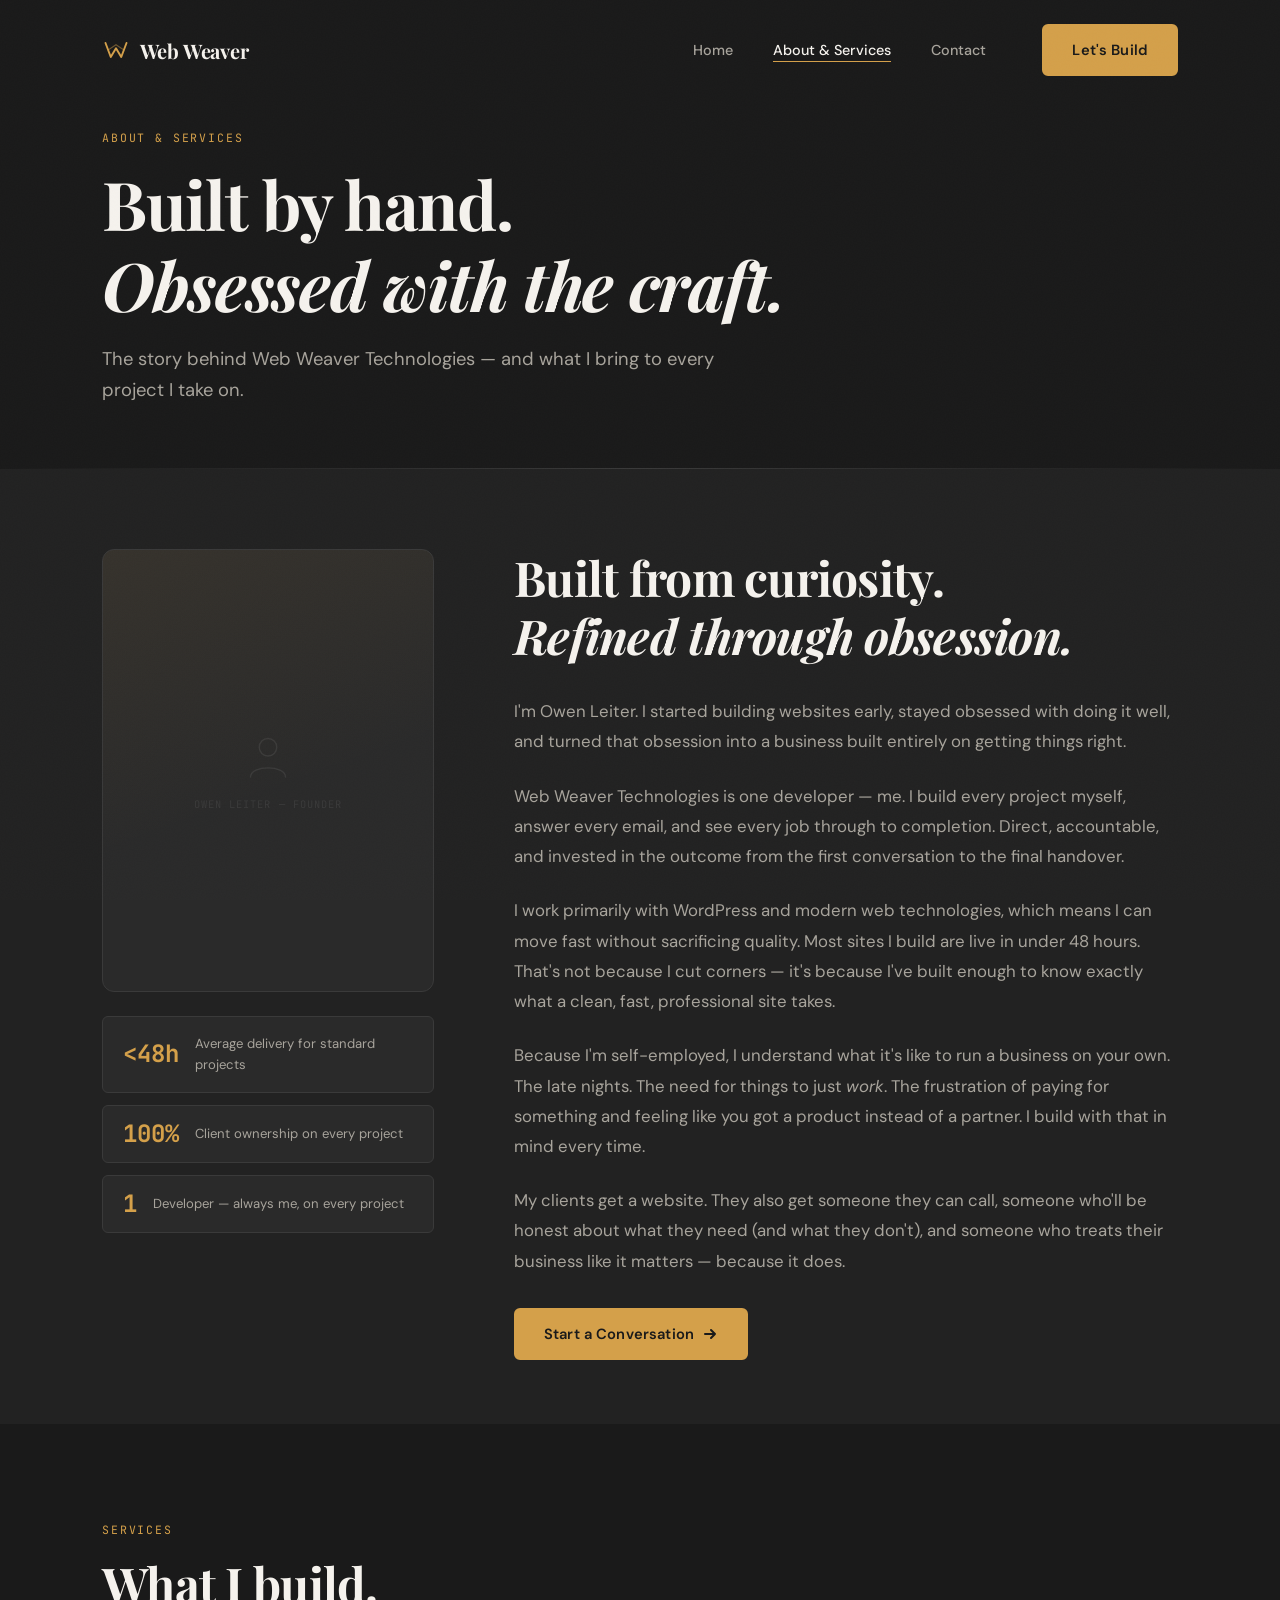
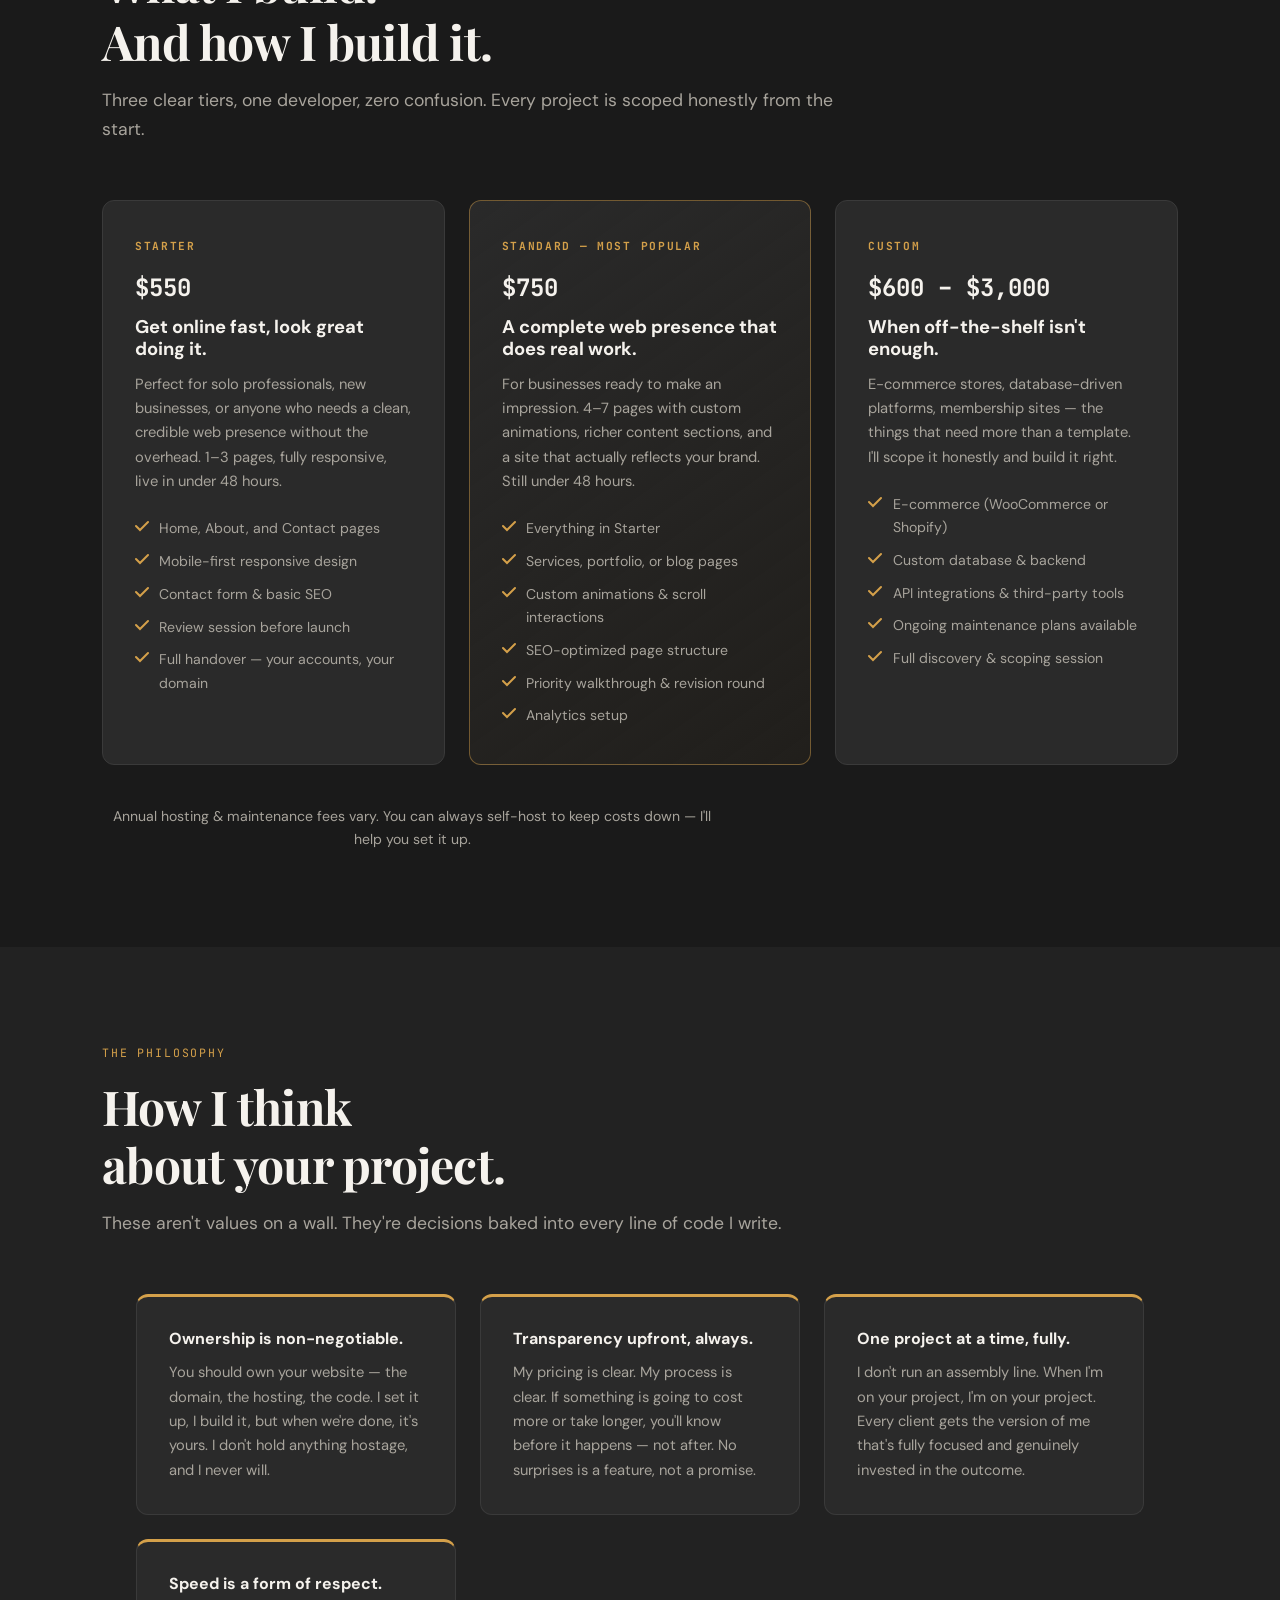
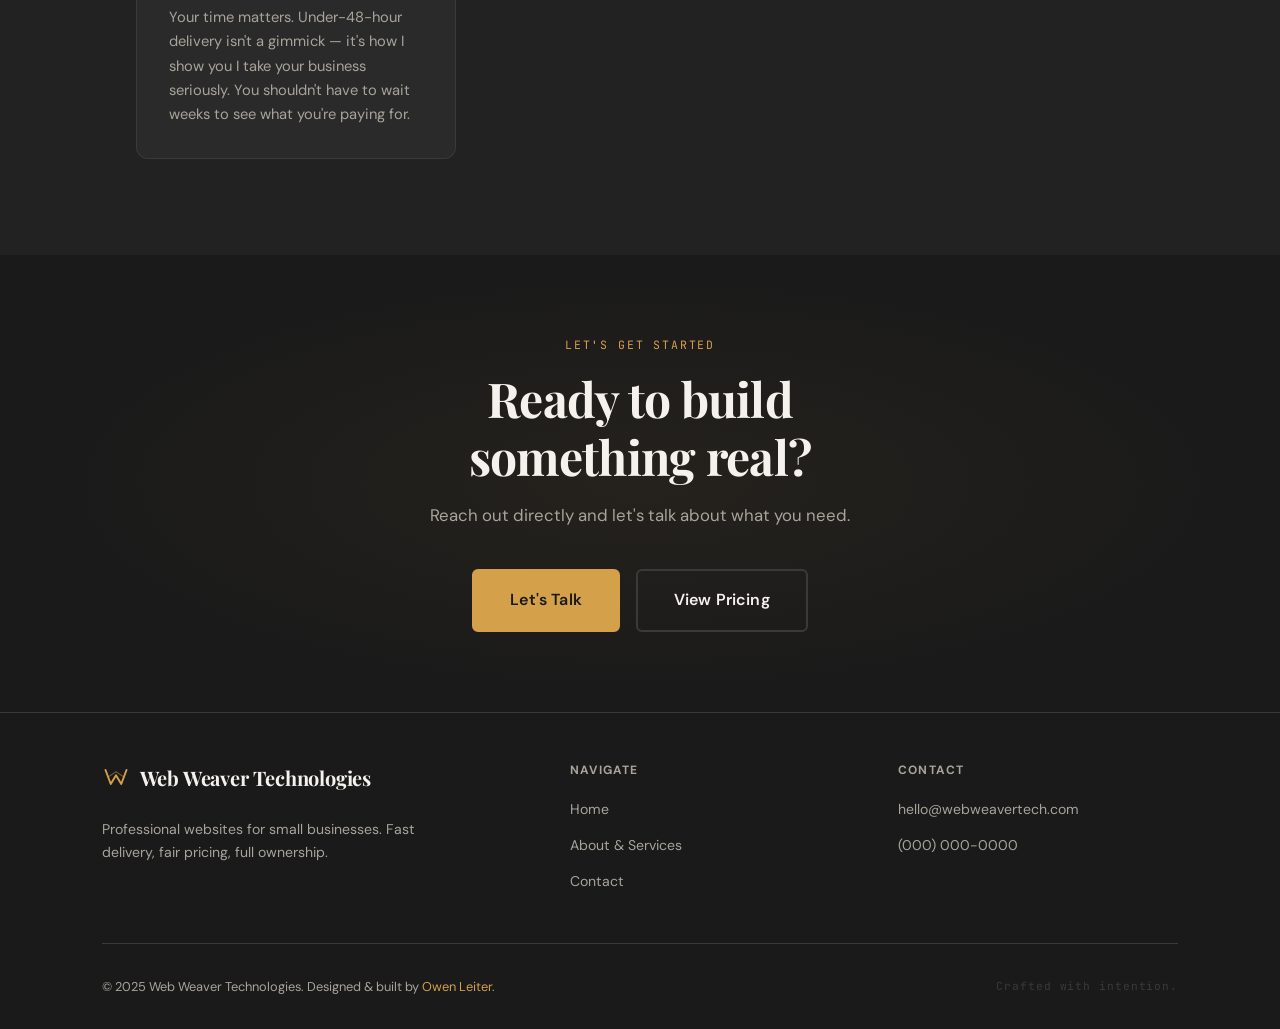
==== about.html @ 661040c4 "Initial commit — Web Weaver Technologies site" ====
<!DOCTYPE html>
<html lang="en">
<head>
  <meta charset="UTF-8" />
  <meta name="viewport" content="width=device-width, initial-scale=1.0" />
  <meta name="description" content="About Owen Leiter and Web Weaver Technologies — the story, the services, and the philosophy behind every project." />
  <title>About &amp; Services — Web Weaver Technologies</title>

  <link rel="preconnect" href="https://fonts.googleapis.com" />
  <link rel="preconnect" href="https://fonts.gstatic.com" crossorigin />
  <link href="https://fonts.googleapis.com/css2?family=Playfair+Display:ital,wght@0,600;0,700;1,600;1,700&family=DM+Sans:wght@400;500;600;700&family=JetBrains+Mono:wght@400;700&display=swap" rel="stylesheet" />

  <link rel="stylesheet" href="css/style.css" />
</head>
<body>

  <!-- ── NAVIGATION ─────────────────────────── -->
  <nav class="nav" role="navigation" aria-label="Main navigation">
    <div class="nav__inner">
      <a href="index.html" class="nav__logo">
        <div class="nav__logo-mark" aria-hidden="true">
          <svg viewBox="0 0 32 32" fill="none" xmlns="http://www.w3.org/2000/svg">
            <path d="M4 8 L10 24 L16 14 L22 24 L28 8" stroke="#d4a04a" stroke-width="2.2" stroke-linecap="round" stroke-linejoin="round"/>
            <path d="M7 16 L16 10 L25 16" stroke="#d4a04a" stroke-width="1.2" stroke-linecap="round" stroke-opacity="0.45"/>
          </svg>
        </div>
        Web Weaver
      </a>

      <ul class="nav__links" role="list">
        <li><a href="index.html" class="nav__link">Home</a></li>
        <li><a href="about.html" class="nav__link">About &amp; Services</a></li>
        <li><a href="contact.html" class="nav__link">Contact</a></li>
        <li class="nav__cta">
          <a href="contact.html" class="btn btn-primary">Let's Build</a>
        </li>
      </ul>

      <button class="nav__toggle" aria-label="Open menu" aria-expanded="false">
        <span></span><span></span><span></span>
      </button>
    </div>
  </nav>

  <!-- ── PAGE HERO ──────────────────────────── -->
  <header class="page-hero" aria-labelledby="page-heading">
    <div class="container">
      <div class="page-hero__inner">
        <span class="section-label">About &amp; Services</span>
        <h1 id="page-heading">Built by hand.<br><em>Obsessed with the craft.</em></h1>
        <p>The story behind Web Weaver Technologies — and what I bring to every project I take on.</p>
      </div>
    </div>
  </header>

  <!-- ── STORY ──────────────────────────────── -->
  <section class="story" aria-labelledby="story-heading" style="background:var(--bg-primary);padding:5rem 0 4rem;">
    <div class="container">
      <div class="story__inner" data-reveal>

        <!-- LEFT: Photo + stats -->
        <div class="story__sticky">
          <div class="story__photo">
            <div class="story__photo-inner">
              <svg viewBox="0 0 64 64" fill="none" xmlns="http://www.w3.org/2000/svg" stroke="currentColor" stroke-width="1.5" stroke-linecap="round">
                <circle cx="32" cy="22" r="10"/>
                <path d="M12,56 C12,42 52,42 52,56"/>
              </svg>
              <span class="story__photo-caption">Owen Leiter — Founder</span>
            </div>
          </div>

          <div class="story__stats">
            <div class="story__stat">
              <span class="story__stat-num">&lt;48h</span>
              <p class="story__stat-label">Average delivery for standard projects</p>
            </div>
            <div class="story__stat">
              <span class="story__stat-num">100%</span>
              <p class="story__stat-label">Client ownership on every project</p>
            </div>
            <div class="story__stat">
              <span class="story__stat-num">1</span>
              <p class="story__stat-label">Developer — always me, on every project</p>
            </div>
          </div>
        </div>

        <!-- RIGHT: Text -->
        <div class="story__text">
          <h2 id="story-heading">Built from curiosity.<br><em>Refined through obsession.</em></h2>

          <p>
            I'm Owen Leiter. I started building websites early, stayed obsessed with doing it well,
            and turned that obsession into a business built entirely on getting things right.
          </p>

          <p>
            Web Weaver Technologies is one developer — me. I build every project myself, answer
            every email, and see every job through to completion. Direct, accountable, and
            invested in the outcome from the first conversation to the final handover.
          </p>

          <p>
            I work primarily with WordPress and modern web technologies, which means I can move fast
            without sacrificing quality. Most sites I build are live in under 48 hours. That's not
            because I cut corners — it's because I've built enough to know exactly what a clean,
            fast, professional site takes.
          </p>

          <p>
            Because I'm self-employed, I understand what it's like to run a business on your own.
            The late nights. The need for things to just <em>work</em>. The frustration of paying for
            something and feeling like you got a product instead of a partner. I build with that in
            mind every time.
          </p>

          <p>
            My clients get a website. They also get someone they can call, someone who'll be honest
            about what they need (and what they don't), and someone who treats their business like
            it matters — because it does.
          </p>

          <a href="contact.html" class="btn btn-primary" style="margin-top:0.5rem;">
            Start a Conversation
            <svg width="16" height="16" viewBox="0 0 16 16" fill="none" stroke="currentColor" stroke-width="2" stroke-linecap="round" stroke-linejoin="round" aria-hidden="true"><path d="M3 8h10M9 4l4 4-4 4"/></svg>
          </a>
        </div>

      </div>
    </div>
  </section>

  <!-- ── SERVICES ───────────────────────────── -->
  <section class="services" id="services" aria-labelledby="services-heading">
    <div class="container">
      <div class="section-header" data-reveal>
        <span class="section-label">Services</span>
        <h2 id="services-heading">What I build.<br>And how I build it.</h2>
        <p>Three clear tiers, one developer, zero confusion. Every project is scoped honestly from the start.</p>
      </div>

      <div class="services__grid" data-reveal>

        <!-- Starter -->
        <div class="service-card" data-stagger>
          <div class="service-card__tier">Starter</div>
          <div class="service-card__price">$550</div>
          <h3>Get online fast, look great doing it.</h3>
          <p>
            Perfect for solo professionals, new businesses, or anyone who needs a clean, credible
            web presence without the overhead. 1–3 pages, fully responsive, live in under 48 hours.
          </p>
          <ul class="service-card__features">
            <li class="service-card__feature">
              <svg viewBox="0 0 14 14" fill="none" stroke="currentColor" stroke-width="2" stroke-linecap="round"><polyline points="1 7 5 11 13 3"/></svg>
              Home, About, and Contact pages
            </li>
            <li class="service-card__feature">
              <svg viewBox="0 0 14 14" fill="none" stroke="currentColor" stroke-width="2" stroke-linecap="round"><polyline points="1 7 5 11 13 3"/></svg>
              Mobile-first responsive design
            </li>
            <li class="service-card__feature">
              <svg viewBox="0 0 14 14" fill="none" stroke="currentColor" stroke-width="2" stroke-linecap="round"><polyline points="1 7 5 11 13 3"/></svg>
              Contact form &amp; basic SEO
            </li>
            <li class="service-card__feature">
              <svg viewBox="0 0 14 14" fill="none" stroke="currentColor" stroke-width="2" stroke-linecap="round"><polyline points="1 7 5 11 13 3"/></svg>
              Review session before launch
            </li>
            <li class="service-card__feature">
              <svg viewBox="0 0 14 14" fill="none" stroke="currentColor" stroke-width="2" stroke-linecap="round"><polyline points="1 7 5 11 13 3"/></svg>
              Full handover — your accounts, your domain
            </li>
          </ul>
        </div>

        <!-- Standard -->
        <div class="service-card service-card--featured" data-stagger>
          <div class="service-card__tier">Standard — Most Popular</div>
          <div class="service-card__price">$750</div>
          <h3>A complete web presence that does real work.</h3>
          <p>
            For businesses ready to make an impression. 4–7 pages with custom animations, richer
            content sections, and a site that actually reflects your brand. Still under 48 hours.
          </p>
          <ul class="service-card__features">
            <li class="service-card__feature">
              <svg viewBox="0 0 14 14" fill="none" stroke="currentColor" stroke-width="2" stroke-linecap="round"><polyline points="1 7 5 11 13 3"/></svg>
              Everything in Starter
            </li>
            <li class="service-card__feature">
              <svg viewBox="0 0 14 14" fill="none" stroke="currentColor" stroke-width="2" stroke-linecap="round"><polyline points="1 7 5 11 13 3"/></svg>
              Services, portfolio, or blog pages
            </li>
            <li class="service-card__feature">
              <svg viewBox="0 0 14 14" fill="none" stroke="currentColor" stroke-width="2" stroke-linecap="round"><polyline points="1 7 5 11 13 3"/></svg>
              Custom animations &amp; scroll interactions
            </li>
            <li class="service-card__feature">
              <svg viewBox="0 0 14 14" fill="none" stroke="currentColor" stroke-width="2" stroke-linecap="round"><polyline points="1 7 5 11 13 3"/></svg>
              SEO-optimized page structure
            </li>
            <li class="service-card__feature">
              <svg viewBox="0 0 14 14" fill="none" stroke="currentColor" stroke-width="2" stroke-linecap="round"><polyline points="1 7 5 11 13 3"/></svg>
              Priority walkthrough &amp; revision round
            </li>
            <li class="service-card__feature">
              <svg viewBox="0 0 14 14" fill="none" stroke="currentColor" stroke-width="2" stroke-linecap="round"><polyline points="1 7 5 11 13 3"/></svg>
              Analytics setup
            </li>
          </ul>
        </div>

        <!-- Custom -->
        <div class="service-card" data-stagger>
          <div class="service-card__tier">Custom</div>
          <div class="service-card__price">$600 – $3,000</div>
          <h3>When off-the-shelf isn't enough.</h3>
          <p>
            E-commerce stores, database-driven platforms, membership sites — the things that need
            more than a template. I'll scope it honestly and build it right.
          </p>
          <ul class="service-card__features">
            <li class="service-card__feature">
              <svg viewBox="0 0 14 14" fill="none" stroke="currentColor" stroke-width="2" stroke-linecap="round"><polyline points="1 7 5 11 13 3"/></svg>
              E-commerce (WooCommerce or Shopify)
            </li>
            <li class="service-card__feature">
              <svg viewBox="0 0 14 14" fill="none" stroke="currentColor" stroke-width="2" stroke-linecap="round"><polyline points="1 7 5 11 13 3"/></svg>
              Custom database &amp; backend
            </li>
            <li class="service-card__feature">
              <svg viewBox="0 0 14 14" fill="none" stroke="currentColor" stroke-width="2" stroke-linecap="round"><polyline points="1 7 5 11 13 3"/></svg>
              API integrations &amp; third-party tools
            </li>
            <li class="service-card__feature">
              <svg viewBox="0 0 14 14" fill="none" stroke="currentColor" stroke-width="2" stroke-linecap="round"><polyline points="1 7 5 11 13 3"/></svg>
              Ongoing maintenance plans available
            </li>
            <li class="service-card__feature">
              <svg viewBox="0 0 14 14" fill="none" stroke="currentColor" stroke-width="2" stroke-linecap="round"><polyline points="1 7 5 11 13 3"/></svg>
              Full discovery &amp; scoping session
            </li>
          </ul>
        </div>

      </div>

      <p style="text-align:center;font-size:0.88rem;color:var(--text-secondary);margin-top:2.5rem;">
        Annual hosting &amp; maintenance fees vary. You can always self-host to keep costs down —
        I'll help you set it up.
      </p>
    </div>
  </section>

  <!-- ── PHILOSOPHY ─────────────────────────── -->
  <section class="philosophy" aria-labelledby="philosophy-heading">
    <div class="container">
      <div class="section-header" data-reveal>
        <span class="section-label">The Philosophy</span>
        <h2 id="philosophy-heading">How I think<br>about your project.</h2>
        <p>These aren't values on a wall. They're decisions baked into every line of code I write.</p>
      </div>

      <div class="philosophy__grid" data-reveal>
        <div class="philosophy-card" data-stagger>
          <h3>Ownership is non-negotiable.</h3>
          <p>
            You should own your website — the domain, the hosting, the code. I set it up, I build it,
            but when we're done, it's yours. I don't hold anything hostage, and I never will.
          </p>
        </div>

        <div class="philosophy-card" data-stagger>
          <h3>Transparency upfront, always.</h3>
          <p>
            My pricing is clear. My process is clear. If something is going to cost more or take longer,
            you'll know before it happens — not after. No surprises is a feature, not a promise.
          </p>
        </div>

        <div class="philosophy-card" data-stagger>
          <h3>One project at a time, fully.</h3>
          <p>
            I don't run an assembly line. When I'm on your project, I'm on your project. Every client
            gets the version of me that's fully focused and genuinely invested in the outcome.
          </p>
        </div>

        <div class="philosophy-card" data-stagger>
          <h3>Speed is a form of respect.</h3>
          <p>
            Your time matters. Under-48-hour delivery isn't a gimmick — it's how I show you I take
            your business seriously. You shouldn't have to wait weeks to see what you're paying for.
          </p>
        </div>
      </div>
    </div>
  </section>

  <!-- ── CTA BAND ───────────────────────────── -->
  <section class="cta-band" aria-labelledby="about-cta-heading">
    <div class="container cta-band__inner" data-reveal>
      <span class="section-label" style="display:block;text-align:center;">Let's get started</span>
      <h2 id="about-cta-heading">Ready to build<br>something real?</h2>
      <p>Reach out directly and let's talk about what you need.</p>
      <div class="cta-band__actions">
        <a href="contact.html" class="btn btn-primary btn-lg">Let's Talk</a>
        <a href="index.html#pricing" class="btn btn-ghost btn-lg">View Pricing</a>
      </div>
    </div>
  </section>

  <!-- ── FOOTER ─────────────────────────────── -->
  <footer class="footer" role="contentinfo">
    <div class="container">
      <div class="footer__inner">
        <div class="footer__brand">
          <a href="index.html" class="nav__logo" style="margin-bottom:0.75rem;display:inline-flex;">
            <div class="nav__logo-mark" aria-hidden="true">
              <svg viewBox="0 0 32 32" fill="none" xmlns="http://www.w3.org/2000/svg">
                <path d="M4 8 L10 24 L16 14 L22 24 L28 8" stroke="#d4a04a" stroke-width="2.2" stroke-linecap="round" stroke-linejoin="round"/>
                <path d="M7 16 L16 10 L25 16" stroke="#d4a04a" stroke-width="1.2" stroke-linecap="round" stroke-opacity="0.45"/>
              </svg>
            </div>
            Web Weaver Technologies
          </a>
          <p>Professional websites for small businesses. Fast delivery, fair pricing, full ownership.</p>
        </div>

        <div>
          <p class="footer__heading">Navigate</p>
          <ul class="footer__links" role="list">
            <li><a href="index.html" class="footer__link">Home</a></li>
            <li><a href="about.html" class="footer__link">About &amp; Services</a></li>
            <li><a href="contact.html" class="footer__link">Contact</a></li>
          </ul>
        </div>

        <div>
          <p class="footer__heading">Contact</p>
          <ul class="footer__links" role="list">
            <li><a href="mailto:hello@webweavertech.com" class="footer__link">hello@webweavertech.com</a></li>
            <li><a href="tel:+10000000000" class="footer__link">(000) 000-0000</a></li>
          </ul>
        </div>
      </div>

      <div class="footer__bottom">
        <p class="footer__copy">&copy; 2025 Web Weaver Technologies. Designed &amp; built by <a href="about.html">Owen Leiter</a>.</p>
        <span class="footer__tagline">Crafted with intention.</span>
      </div>
    </div>
  </footer>

  <script src="js/main.js"></script>
</body>
</html>
---- css/style.css ----
/* =============================================
   WEB WEAVER TECHNOLOGIES — MAIN STYLESHEET
   ============================================= */

/* 1. VARIABLES & RESET
   ============================================= */
:root {
  --bg-primary:    #222222;
  --bg-secondary:  #1a1a1a;
  --bg-surface:    #2a2a2a;
  --accent:        #d4a04a;
  --accent-light:  #e8b84a;
  --accent-glow:        rgba(232, 184, 74, 0.18);
  --accent-glow-strong: rgba(212, 160, 74, 0.32);
  --text-primary:  #f5f2ed;
  --text-secondary:#a8a49c;
  --border:        #3a3a3a;
  --border-accent: rgba(212, 160, 74, 0.45);

  --font-display: 'Playfair Display', Georgia, serif;
  --font-body:    'DM Sans', system-ui, sans-serif;
  --font-mono:    'JetBrains Mono', 'Courier New', monospace;

  --ease-out: cubic-bezier(0.16, 1, 0.3, 1);
  --ease-in-out: cubic-bezier(0.4, 0, 0.2, 1);
  --dur-reveal: 650ms;
  --dur-hover:  280ms;

  --shadow-card:       0 4px 28px rgba(0,0,0,0.45);
  --shadow-card-hover: 0 8px 48px rgba(0,0,0,0.55);
  --shadow-glow:       0 0 24px var(--accent-glow);
  --shadow-glow-strong:0 0 48px var(--accent-glow-strong);

  --radius-sm: 6px;
  --radius-md: 12px;
  --container: 1140px;
}

*, *::before, *::after { box-sizing: border-box; margin: 0; padding: 0; }

html {
  scroll-behavior: smooth;
}

body {
  background-color: var(--bg-primary);
  color: var(--text-primary);
  font-family: var(--font-body);
  font-size: 1rem;
  line-height: 1.65;
  overflow-x: hidden;
  -webkit-font-smoothing: antialiased;
  -moz-osx-font-smoothing: grayscale;
}

/* Subtle noise texture */
body::after {
  content: '';
  position: fixed;
  inset: 0;
  pointer-events: none;
  z-index: 9999;
  opacity: 0.018;
  background-image: url("data:image/svg+xml,%3Csvg xmlns='http://www.w3.org/2000/svg' width='300' height='300'%3E%3Cfilter id='n' x='0' y='0'%3E%3CfeTurbulence type='fractalNoise' baseFrequency='0.75' numOctaves='4' stitchTiles='stitch'/%3E%3C/filter%3E%3Crect width='300' height='300' filter='url(%23n)' opacity='1'/%3E%3C/svg%3E");
}

img, svg { display: block; max-width: 100%; }
a { color: inherit; text-decoration: none; }
ul, ol { list-style: none; }
button { cursor: pointer; border: none; background: none; font: inherit; }

/* 2. TYPOGRAPHY
   ============================================= */
h1, h2, h3, h4 {
  font-family: var(--font-display);
  line-height: 1.2;
  font-weight: 700;
  color: var(--text-primary);
}

h1 { font-size: clamp(2.6rem, 5.5vw, 4.2rem); letter-spacing: -0.02em; }
h2 { font-size: clamp(2rem, 4vw, 3rem); letter-spacing: -0.015em; }
h3 { font-size: clamp(1.2rem, 2vw, 1.5rem); font-weight: 600; }
h4 { font-size: 1.1rem; font-family: var(--font-body); font-weight: 600; }

p { color: var(--text-secondary); max-width: 62ch; }
strong { color: var(--text-primary); font-weight: 600; }

.section-label {
  font-family: var(--font-mono);
  font-size: 0.72rem;
  letter-spacing: 0.16em;
  text-transform: uppercase;
  color: var(--accent);
  display: block;
  margin-bottom: 1rem;
}

/* 3. LAYOUT
   ============================================= */
.container {
  max-width: var(--container);
  margin: 0 auto;
  padding: 0 2rem;
}

section { padding: 6rem 0; }

.section-header { margin-bottom: 3.5rem; }
.section-header p { font-size: 1.1rem; margin-top: 1rem; }

/* 4. NAVIGATION
   ============================================= */
.nav {
  position: fixed;
  top: 0; left: 0; right: 0;
  z-index: 100;
  padding: 1.5rem 0;
  transition: padding var(--dur-hover) var(--ease-in-out),
              background var(--dur-hover) var(--ease-in-out),
              border-color var(--dur-hover) var(--ease-in-out);
  border-bottom: 1px solid transparent;
}

.nav--scrolled {
  padding: 1rem 0;
  background: rgba(26, 26, 26, 0.92);
  backdrop-filter: blur(12px);
  -webkit-backdrop-filter: blur(12px);
  border-bottom-color: var(--border);
}

.nav__inner {
  display: flex;
  align-items: center;
  justify-content: space-between;
  max-width: var(--container);
  margin: 0 auto;
  padding: 0 2rem;
}

.nav__logo {
  font-family: var(--font-display);
  font-size: 1.25rem;
  font-weight: 700;
  color: var(--text-primary);
  letter-spacing: -0.01em;
  display: flex;
  align-items: center;
  gap: 0.6rem;
}

.nav__logo-mark {
  width: 28px;
  height: 28px;
  position: relative;
  flex-shrink: 0;
}

.nav__logo-mark svg {
  width: 100%;
  height: 100%;
}

.nav__links {
  display: flex;
  align-items: center;
  gap: 2.5rem;
}

.nav__link {
  font-size: 0.9rem;
  font-weight: 500;
  color: var(--text-secondary);
  transition: color var(--dur-hover) var(--ease-in-out);
  position: relative;
}

.nav__link::after {
  content: '';
  position: absolute;
  bottom: -3px;
  left: 0; right: 0;
  height: 1px;
  background: var(--accent);
  transform: scaleX(0);
  transform-origin: left;
  transition: transform var(--dur-hover) var(--ease-out);
}

.nav__link:hover { color: var(--text-primary); }
.nav__link:hover::after { transform: scaleX(1); }
.nav__link--active { color: var(--text-primary); }
.nav__link--active::after { transform: scaleX(1); }

.nav__cta {
  margin-left: 1rem;
}

.nav__toggle {
  display: none;
  flex-direction: column;
  gap: 5px;
  padding: 4px;
  background: none;
  border: none;
  cursor: pointer;
}

.nav__toggle span {
  display: block;
  width: 22px;
  height: 2px;
  background: var(--text-secondary);
  border-radius: 2px;
  transition: transform var(--dur-hover) var(--ease-out),
              opacity var(--dur-hover) var(--ease-out);
}

/* 5. BUTTONS
   ============================================= */
.btn {
  display: inline-flex;
  align-items: center;
  gap: 0.5rem;
  padding: 0.75rem 1.75rem;
  border-radius: var(--radius-sm);
  font-family: var(--font-body);
  font-size: 0.92rem;
  font-weight: 600;
  letter-spacing: 0.01em;
  transition: transform var(--dur-hover) var(--ease-out),
              box-shadow var(--dur-hover) var(--ease-out),
              background var(--dur-hover) var(--ease-out),
              color var(--dur-hover) var(--ease-out);
  position: relative;
  overflow: hidden;
  cursor: pointer;
}

.btn::before {
  content: '';
  position: absolute;
  inset: 0;
  background: linear-gradient(90deg, transparent 0%, rgba(255,255,255,0.06) 50%, transparent 100%);
  transform: translateX(-100%);
  transition: transform 500ms var(--ease-out);
}

.btn:hover::before {
  transform: translateX(100%);
}

.btn-primary {
  background: var(--accent);
  color: #1a1a1a;
  border: 2px solid var(--accent);
}

.btn-primary:hover {
  background: var(--accent-light);
  border-color: var(--accent-light);
  transform: translateY(-2px) scale(1.02);
  box-shadow: var(--shadow-glow-strong);
}

.btn-ghost {
  background: transparent;
  color: var(--text-primary);
  border: 2px solid var(--border);
}

.btn-ghost:hover {
  border-color: var(--accent);
  color: var(--accent);
  transform: translateY(-2px) scale(1.02);
  box-shadow: var(--shadow-glow);
}

.btn-lg {
  padding: 1rem 2.25rem;
  font-size: 1rem;
}

.btn--success {
  background: #3a8a5a !important;
  border-color: #3a8a5a !important;
  color: #fff !important;
}

/* 6. HERO
   ============================================= */
.hero {
  position: relative;
  min-height: 100vh;
  display: flex;
  align-items: center;
  overflow: hidden;
  background: var(--bg-secondary);
}

#hero-canvas {
  position: absolute;
  inset: 0;
  width: 100%;
  height: 100%;
}

.hero__gradient {
  position: absolute;
  inset: 0;
  background: radial-gradient(ellipse at 60% 50%, rgba(212,160,74,0.06) 0%, transparent 65%),
              radial-gradient(ellipse at 20% 80%, rgba(212,160,74,0.04) 0%, transparent 50%);
}

.hero__content {
  position: relative;
  z-index: 2;
  max-width: var(--container);
  margin: 0 auto;
  padding: 7rem 2rem 5rem;
}

.hero__eyebrow {
  font-family: var(--font-mono);
  font-size: 0.75rem;
  letter-spacing: 0.2em;
  text-transform: uppercase;
  color: var(--accent);
  margin-bottom: 1.5rem;
  display: flex;
  align-items: center;
  gap: 0.75rem;
  opacity: 0;
  transform: translateY(16px);
  animation: revealUp var(--dur-reveal) var(--ease-out) 200ms forwards;
}

.hero__eyebrow::before {
  content: '';
  display: block;
  width: 32px;
  height: 1px;
  background: var(--accent);
}

.hero__headline {
  max-width: 15ch;
  opacity: 0;
  transform: translateY(24px);
  animation: revealUp var(--dur-reveal) var(--ease-out) 350ms forwards;
}

.hero__headline em {
  font-style: italic;
  color: var(--accent);
}

.hero__sub {
  margin-top: 1.5rem;
  font-size: 1.15rem;
  color: var(--text-secondary);
  max-width: 48ch;
  opacity: 0;
  transform: translateY(20px);
  animation: revealUp var(--dur-reveal) var(--ease-out) 500ms forwards;
}

.hero__ctas {
  display: flex;
  flex-wrap: wrap;
  gap: 1rem;
  margin-top: 2.5rem;
  opacity: 0;
  transform: translateY(16px);
  animation: revealUp var(--dur-reveal) var(--ease-out) 650ms forwards;
}

.hero__scroll {
  position: absolute;
  bottom: 2.5rem;
  left: 50%;
  transform: translateX(-50%);
  display: flex;
  flex-direction: column;
  align-items: center;
  gap: 0.5rem;
  font-family: var(--font-mono);
  font-size: 0.65rem;
  letter-spacing: 0.15em;
  text-transform: uppercase;
  color: var(--text-secondary);
  opacity: 0;
  animation: revealUp var(--dur-reveal) var(--ease-out) 900ms forwards;
  z-index: 2;
}

.hero__scroll-line {
  width: 1px;
  height: 40px;
  background: linear-gradient(to bottom, var(--accent), transparent);
  animation: scrollPulse 2s ease-in-out infinite;
}

/* 7. PITCH / VALUE PROPS
   ============================================= */
.pitch {
  background: var(--bg-primary);
  position: relative;
}

.pitch::before {
  content: '';
  position: absolute;
  top: 0; left: 0; right: 0;
  height: 1px;
  background: linear-gradient(90deg, transparent, var(--border), transparent);
}

.pitch__grid {
  display: grid;
  grid-template-columns: repeat(auto-fit, minmax(240px, 1fr));
  gap: 1.5rem;
  margin-top: 1rem;
}

.pitch__card {
  background: var(--bg-surface);
  border: 1px solid var(--border);
  border-radius: var(--radius-md);
  padding: 2rem 1.75rem;
  transition: border-color var(--dur-hover) var(--ease-out),
              box-shadow var(--dur-hover) var(--ease-out),
              transform var(--dur-hover) var(--ease-out);
}

.pitch__card:hover {
  border-color: var(--border-accent);
  box-shadow: var(--shadow-glow);
  transform: translateY(-4px);
}

.pitch__icon {
  width: 40px;
  height: 40px;
  margin-bottom: 1.25rem;
  color: var(--accent);
}

.pitch__card h3 {
  font-family: var(--font-body);
  font-size: 1rem;
  font-weight: 700;
  color: var(--text-primary);
  margin-bottom: 0.5rem;
}

.pitch__card p {
  font-size: 0.92rem;
  max-width: none;
}

/* 8. PRICING
   ============================================= */
.pricing {
  background: var(--bg-secondary);
  position: relative;
  overflow: hidden;
}

.pricing::before {
  content: '';
  position: absolute;
  top: -200px;
  right: -200px;
  width: 600px;
  height: 600px;
  border-radius: 50%;
  background: radial-gradient(circle, rgba(212,160,74,0.04) 0%, transparent 70%);
  pointer-events: none;
}

.pricing__grid {
  display: grid;
  grid-template-columns: repeat(auto-fit, minmax(280px, 1fr));
  gap: 1.5rem;
  align-items: start;
}

.pricing-card {
  background: var(--bg-surface);
  border: 1px solid var(--border);
  border-radius: var(--radius-md);
  padding: 2.5rem 2rem;
  position: relative;
  transition: transform var(--dur-hover) var(--ease-out),
              box-shadow var(--dur-hover) var(--ease-out);
}

.pricing-card:hover {
  transform: translateY(-4px);
  box-shadow: var(--shadow-card-hover);
}

.pricing-card--featured {
  border-color: var(--border-accent);
  box-shadow: var(--shadow-glow);
  background: linear-gradient(145deg, var(--bg-surface), rgba(212,160,74,0.04));
}

.pricing-card--featured:hover {
  box-shadow: var(--shadow-glow-strong);
  transform: translateY(-6px);
}

.pricing-card__badge {
  position: absolute;
  top: -12px;
  left: 50%;
  transform: translateX(-50%);
  background: var(--accent);
  color: #1a1a1a;
  font-family: var(--font-mono);
  font-size: 0.65rem;
  font-weight: 700;
  letter-spacing: 0.12em;
  text-transform: uppercase;
  padding: 0.3rem 1rem;
  border-radius: 20px;
  white-space: nowrap;
}

.pricing-card__name {
  font-family: var(--font-body);
  font-size: 0.8rem;
  font-weight: 700;
  text-transform: uppercase;
  letter-spacing: 0.12em;
  color: var(--accent);
  margin-bottom: 0.5rem;
}

.pricing-card__price {
  display: flex;
  align-items: baseline;
  gap: 0.25rem;
  margin-bottom: 0.4rem;
}

.pricing-card__amount {
  font-family: var(--font-mono);
  font-size: 2.8rem;
  font-weight: 700;
  color: var(--text-primary);
  line-height: 1;
}

.pricing-card__amount--range {
  font-size: 1.8rem;
}

.pricing-card__suffix {
  font-family: var(--font-mono);
  font-size: 0.75rem;
  color: var(--text-secondary);
}

.pricing-card__turnaround {
  font-family: var(--font-mono);
  font-size: 0.75rem;
  color: var(--accent);
  margin-bottom: 1.75rem;
  display: flex;
  align-items: center;
  gap: 0.4rem;
}

.pricing-card__turnaround::before {
  content: '';
  display: inline-block;
  width: 6px;
  height: 6px;
  border-radius: 50%;
  background: var(--accent);
}

.pricing-card__divider {
  height: 1px;
  background: var(--border);
  margin-bottom: 1.75rem;
}

.pricing-card__features {
  display: flex;
  flex-direction: column;
  gap: 0.75rem;
  margin-bottom: 2rem;
}

.pricing-card__feature {
  display: flex;
  align-items: flex-start;
  gap: 0.75rem;
  font-size: 0.9rem;
  color: var(--text-secondary);
}

.pricing-card__feature-icon {
  color: var(--accent);
  flex-shrink: 0;
  margin-top: 2px;
  width: 16px;
  height: 16px;
}

.pricing__note {
  margin-top: 2.5rem;
  text-align: center;
  font-size: 0.88rem;
  color: var(--text-secondary);
}

.pricing__note a {
  color: var(--accent);
  transition: color var(--dur-hover);
}

.pricing__note a:hover { color: var(--accent-light); }

/* 9. PROCESS
   ============================================= */
.process {
  background: var(--bg-primary);
}

.process__timeline {
  position: relative;
  display: grid;
  grid-template-columns: repeat(6, 1fr);
  gap: 0;
  margin-top: 1rem;
}

.process__timeline::before {
  content: '';
  position: absolute;
  top: 28px;
  left: calc(100% / 12);
  right: calc(100% / 12);
  height: 1px;
  background: linear-gradient(90deg, transparent, var(--border), var(--border), transparent);
}

.process__step {
  display: flex;
  flex-direction: column;
  align-items: center;
  text-align: center;
  padding: 0 0.75rem;
  position: relative;
}

.process__num {
  width: 56px;
  height: 56px;
  border-radius: 50%;
  background: var(--bg-surface);
  border: 1px solid var(--border);
  display: flex;
  align-items: center;
  justify-content: center;
  font-family: var(--font-mono);
  font-size: 0.8rem;
  font-weight: 700;
  color: var(--text-secondary);
  margin-bottom: 1.25rem;
  position: relative;
  z-index: 1;
  transition: border-color var(--dur-hover) var(--ease-out),
              color var(--dur-hover) var(--ease-out),
              box-shadow var(--dur-hover) var(--ease-out);
  flex-shrink: 0;
}

.process__step:hover .process__num {
  border-color: var(--accent);
  color: var(--accent);
  box-shadow: var(--shadow-glow);
}

.process__step-title {
  font-family: var(--font-body);
  font-size: 0.9rem;
  font-weight: 700;
  color: var(--text-primary);
  margin-bottom: 0.4rem;
}

.process__step-desc {
  font-size: 0.82rem;
  color: var(--text-secondary);
  max-width: none;
  line-height: 1.5;
}

/* 10. ABOUT TEASER
   ============================================= */
.about-teaser {
  background: var(--bg-secondary);
  position: relative;
  overflow: hidden;
}

.about-teaser__inner {
  display: grid;
  grid-template-columns: 1fr 1.6fr;
  gap: 4rem;
  align-items: center;
}

.about-teaser__photo {
  aspect-ratio: 4/5;
  border-radius: var(--radius-md);
  background: var(--bg-surface);
  border: 1px solid var(--border);
  overflow: hidden;
  position: relative;
}

.about-teaser__photo-placeholder {
  position: absolute;
  inset: 0;
  display: flex;
  align-items: center;
  justify-content: center;
  flex-direction: column;
  gap: 1rem;
  color: var(--text-secondary);
}

.about-teaser__photo svg {
  width: 64px;
  height: 64px;
  color: var(--border);
}

.about-teaser__photo::after {
  content: '';
  position: absolute;
  inset: 0;
  background: linear-gradient(135deg, rgba(212,160,74,0.06) 0%, transparent 60%);
  pointer-events: none;
}

.about-teaser__photo-label {
  font-family: var(--font-mono);
  font-size: 0.7rem;
  letter-spacing: 0.1em;
  text-transform: uppercase;
  color: var(--border);
}

.about-teaser__content h2 {
  margin-bottom: 1.25rem;
}

.about-teaser__content p {
  font-size: 1.05rem;
  line-height: 1.75;
  margin-bottom: 1rem;
}

.about-teaser__content p:last-of-type {
  margin-bottom: 2rem;
}

/* 11. STORY (ABOUT PAGE)
   ============================================= */
.story__inner {
  display: grid;
  grid-template-columns: 1fr 2fr;
  gap: 5rem;
  align-items: start;
}

.story__sticky {
  position: sticky;
  top: 8rem;
}

.story__photo {
  aspect-ratio: 3/4;
  border-radius: var(--radius-md);
  background: var(--bg-surface);
  border: 1px solid var(--border);
  overflow: hidden;
  position: relative;
  margin-bottom: 1.5rem;
}

.story__photo-inner {
  position: absolute;
  inset: 0;
  display: flex;
  align-items: center;
  justify-content: center;
  flex-direction: column;
  gap: 0.75rem;
}

.story__photo svg {
  width: 56px;
  height: 56px;
  color: var(--border);
}

.story__photo-caption {
  font-family: var(--font-mono);
  font-size: 0.65rem;
  letter-spacing: 0.1em;
  text-transform: uppercase;
  color: var(--border);
}

.story__photo::after {
  content: '';
  position: absolute;
  inset: 0;
  background: linear-gradient(160deg, rgba(212,160,74,0.07) 0%, transparent 55%);
}

.story__stat {
  display: flex;
  align-items: center;
  gap: 1rem;
  padding: 1rem 1.25rem;
  background: var(--bg-surface);
  border: 1px solid var(--border);
  border-radius: var(--radius-sm);
  margin-bottom: 0.75rem;
}

.story__stat-num {
  font-family: var(--font-mono);
  font-size: 1.5rem;
  font-weight: 700;
  color: var(--accent);
  line-height: 1;
  white-space: nowrap;
}

.story__stat-label {
  font-size: 0.82rem;
  color: var(--text-secondary);
  max-width: none;
  margin: 0;
}

.story__text h2 {
  margin-bottom: 2rem;
}

.story__text p {
  font-size: 1.05rem;
  line-height: 1.8;
  max-width: 58ch;
  margin-bottom: 1.5rem;
}

/* 12. SERVICES
   ============================================= */
.services {
  background: var(--bg-secondary);
}

.services__grid {
  display: grid;
  grid-template-columns: repeat(auto-fit, minmax(300px, 1fr));
  gap: 1.5rem;
}

.service-card {
  background: var(--bg-surface);
  border: 1px solid var(--border);
  border-radius: var(--radius-md);
  padding: 2.25rem 2rem;
  transition: border-color var(--dur-hover) var(--ease-out),
              box-shadow var(--dur-hover) var(--ease-out),
              transform var(--dur-hover) var(--ease-out);
}

.service-card:hover {
  border-color: var(--border-accent);
  box-shadow: var(--shadow-glow);
  transform: translateY(-4px);
}

.service-card--featured {
  border-color: var(--border-accent);
  background: linear-gradient(145deg, var(--bg-surface), rgba(212,160,74,0.04));
}

.service-card__tier {
  font-family: var(--font-mono);
  font-size: 0.7rem;
  font-weight: 700;
  letter-spacing: 0.15em;
  text-transform: uppercase;
  color: var(--accent);
  margin-bottom: 0.75rem;
}

.service-card__price {
  font-family: var(--font-mono);
  font-size: 1.5rem;
  font-weight: 700;
  color: var(--text-primary);
  margin-bottom: 0.5rem;
}

.service-card h3 {
  font-family: var(--font-body);
  font-size: 1.15rem;
  font-weight: 700;
  color: var(--text-primary);
  margin-bottom: 0.75rem;
}

.service-card p {
  font-size: 0.92rem;
  margin-bottom: 1.5rem;
  max-width: none;
}

.service-card__features {
  display: flex;
  flex-direction: column;
  gap: 0.6rem;
}

.service-card__feature {
  display: flex;
  align-items: flex-start;
  gap: 0.65rem;
  font-size: 0.88rem;
  color: var(--text-secondary);
}

.service-card__feature svg {
  color: var(--accent);
  flex-shrink: 0;
  margin-top: 2px;
  width: 14px;
  height: 14px;
}

/* 13. PHILOSOPHY
   ============================================= */
.philosophy {
  background: var(--bg-primary);
}

.philosophy__grid {
  display: grid;
  grid-template-columns: repeat(auto-fit, minmax(260px, 320px));
  gap: 1.5rem;
  justify-content: center;
}

.philosophy-card {
  padding: 2rem;
  border-radius: var(--radius-md);
  background: var(--bg-surface);
  border: 1px solid var(--border);
  border-top: 3px solid var(--accent);
}

.philosophy-card h3 {
  font-family: var(--font-body);
  font-size: 1rem;
  font-weight: 700;
  color: var(--text-primary);
  margin-bottom: 0.75rem;
}

.philosophy-card p {
  font-size: 0.92rem;
  max-width: none;
}

/* 14. CTA BAND
   ============================================= */
.cta-band {
  background: var(--bg-secondary);
  padding: 5rem 0;
  text-align: center;
  position: relative;
  overflow: hidden;
}

.cta-band::before {
  content: '';
  position: absolute;
  inset: 0;
  background: radial-gradient(ellipse at 50% 50%, rgba(212,160,74,0.06) 0%, transparent 65%);
  pointer-events: none;
}

.cta-band__inner {
  position: relative;
  z-index: 1;
}

.cta-band h2 {
  margin-bottom: 1rem;
}

.cta-band p {
  font-size: 1.05rem;
  margin: 0 auto 2.5rem;
  max-width: 46ch;
  text-align: center;
}

.cta-band__actions {
  display: flex;
  justify-content: center;
  flex-wrap: wrap;
  gap: 1rem;
}

/* 15. CONTACT FORM
   ============================================= */
.contact-page {
  background: var(--bg-secondary);
  min-height: 100vh;
  padding-top: 7rem;
}

.contact-page__inner {
  display: grid;
  grid-template-columns: 2fr 1.2fr;
  gap: 5rem;
  align-items: start;
  padding-bottom: 6rem;
}

.contact-form {
  display: flex;
  flex-direction: column;
  gap: 1.25rem;
}

.form-group {
  display: flex;
  flex-direction: column;
  gap: 0.5rem;
}

.form-group label {
  font-size: 0.82rem;
  font-weight: 600;
  color: var(--text-secondary);
  letter-spacing: 0.04em;
}

.form-group input,
.form-group select,
.form-group textarea {
  background: var(--bg-surface);
  border: 1px solid var(--border);
  border-radius: var(--radius-sm);
  color: var(--text-primary);
  font-family: var(--font-body);
  font-size: 0.95rem;
  padding: 0.85rem 1rem;
  transition: border-color var(--dur-hover) var(--ease-out),
              box-shadow var(--dur-hover) var(--ease-out);
  -webkit-appearance: none;
  appearance: none;
  outline: none;
  width: 100%;
}

.form-group select {
  background-image: url("data:image/svg+xml,%3Csvg xmlns='http://www.w3.org/2000/svg' width='12' height='8' viewBox='0 0 12 8'%3E%3Cpath d='M1 1l5 5 5-5' stroke='%23a8a49c' stroke-width='1.5' fill='none' stroke-linecap='round'/%3E%3C/svg%3E");
  background-repeat: no-repeat;
  background-position: right 1rem center;
  padding-right: 2.5rem;
  cursor: pointer;
}

.form-group select option {
  background: var(--bg-surface);
  color: var(--text-primary);
}

.form-group textarea {
  min-height: 140px;
  resize: vertical;
  line-height: 1.6;
}

.form-group input::placeholder,
.form-group textarea::placeholder {
  color: var(--border);
}

.form-group input:focus,
.form-group select:focus,
.form-group textarea:focus {
  border-color: var(--accent);
  box-shadow: 0 0 0 3px rgba(212,160,74,0.12);
}

.form-row {
  display: grid;
  grid-template-columns: 1fr 1fr;
  gap: 1rem;
}

.contact-aside {
  position: sticky;
  top: 7rem;
}

.contact-aside h3 {
  font-family: var(--font-body);
  font-size: 1rem;
  font-weight: 700;
  margin-bottom: 0.4rem;
  color: var(--text-primary);
}

.contact-method {
  display: flex;
  align-items: flex-start;
  gap: 1rem;
  padding: 1.25rem;
  background: var(--bg-surface);
  border: 1px solid var(--border);
  border-radius: var(--radius-md);
  margin-bottom: 1rem;
  transition: border-color var(--dur-hover) var(--ease-out);
}

.contact-method:hover { border-color: var(--border-accent); }

.contact-method__icon {
  color: var(--accent);
  flex-shrink: 0;
  width: 20px;
  height: 20px;
  margin-top: 2px;
}

.contact-method p {
  font-size: 0.9rem;
  max-width: none;
  margin: 0;
}

.contact-method a {
  color: var(--accent);
  transition: color var(--dur-hover);
}

.contact-method a:hover { color: var(--accent-light); }

.contact-aside__note {
  margin-top: 2rem;
  padding: 1.25rem 1.5rem;
  background: rgba(212,160,74,0.06);
  border: 1px solid var(--border-accent);
  border-radius: var(--radius-md);
}

.contact-aside__note p {
  font-size: 0.88rem;
  color: var(--text-secondary);
  max-width: none;
  margin: 0;
  line-height: 1.6;
}

/* 16. PAGE HEROES (about, contact)
   ============================================= */
.page-hero {
  padding: 8rem 0 4rem;
  background: var(--bg-secondary);
  position: relative;
  overflow: hidden;
}

.page-hero::after {
  content: '';
  position: absolute;
  bottom: 0; left: 0; right: 0;
  height: 1px;
  background: linear-gradient(90deg, transparent, var(--border), transparent);
}

.page-hero__inner {
  position: relative;
  z-index: 1;
  max-width: 700px;
}

.page-hero h1 {
  margin-bottom: 1.25rem;
}

.page-hero p {
  font-size: 1.15rem;
  max-width: 52ch;
}

/* 17. FOOTER
   ============================================= */
.footer {
  background: var(--bg-secondary);
  border-top: 1px solid var(--border);
  padding: 3rem 0 2rem;
}

.footer__inner {
  display: grid;
  grid-template-columns: 1.5fr 1fr 1fr;
  gap: 3rem;
  margin-bottom: 3rem;
}

.footer__brand p {
  font-size: 0.88rem;
  max-width: 36ch;
  margin-top: 0.75rem;
}

.footer__heading {
  font-family: var(--font-body);
  font-size: 0.75rem;
  font-weight: 700;
  text-transform: uppercase;
  letter-spacing: 0.1em;
  color: var(--text-secondary);
  margin-bottom: 1rem;
}

.footer__links {
  display: flex;
  flex-direction: column;
  gap: 0.6rem;
}

.footer__link {
  font-size: 0.88rem;
  color: var(--text-secondary);
  transition: color var(--dur-hover) var(--ease-out);
}

.footer__link:hover { color: var(--accent); }

.footer__bottom {
  display: flex;
  align-items: center;
  justify-content: space-between;
  padding-top: 2rem;
  border-top: 1px solid var(--border);
  flex-wrap: wrap;
  gap: 1rem;
}

.footer__copy {
  font-size: 0.8rem;
  color: var(--text-secondary);
  max-width: none;
  margin: 0;
}

.footer__copy a {
  color: var(--accent);
  transition: color var(--dur-hover);
}

.footer__copy a:hover { color: var(--accent-light); }

.footer__tagline {
  font-family: var(--font-mono);
  font-size: 0.7rem;
  letter-spacing: 0.08em;
  color: var(--border);
}

/* 18. SCROLL REVEAL ANIMATIONS
   ============================================= */
[data-reveal] {
  opacity: 0;
  transform: translateY(28px);
  transition: opacity var(--dur-reveal) var(--ease-out),
              transform var(--dur-reveal) var(--ease-out);
}

[data-reveal].revealed {
  opacity: 1;
  transform: translateY(0);
}

[data-stagger] {
  opacity: 0;
  transform: translateY(20px);
  transition: opacity var(--dur-reveal) var(--ease-out),
              transform var(--dur-reveal) var(--ease-out);
}

[data-stagger].revealed {
  opacity: 1;
  transform: translateY(0);
}

/* Keyframes */
@keyframes revealUp {
  to { opacity: 1; transform: translateY(0); }
}

@keyframes scrollPulse {
  0%, 100% { opacity: 0.4; transform: scaleY(0.8); }
  50%       { opacity: 1;   transform: scaleY(1); }
}

@keyframes float {
  0%, 100% { transform: translateY(0px); }
  50%       { transform: translateY(-8px); }
}

@keyframes amberPulse {
  0%, 100% { box-shadow: 0 0 16px rgba(212,160,74,0.2); }
  50%       { box-shadow: 0 0 32px rgba(212,160,74,0.45); }
}

/* 19. DIVIDER LINE
   ============================================= */
.divider {
  height: 1px;
  background: linear-gradient(90deg, transparent, var(--border), transparent);
  margin: 0;
}

/* 20. RESPONSIVE
   ============================================= */

/* Tablet (< 960px) */
@media (max-width: 960px) {
  section { padding: 5rem 0; }

  .nav__links { display: none; }
  .nav__toggle { display: flex; }

  .nav__links--open {
    display: flex;
    flex-direction: column;
    align-items: flex-start;
    gap: 0;
    position: absolute;
    top: 100%;
    left: 0; right: 0;
    background: rgba(26, 26, 26, 0.98);
    backdrop-filter: blur(12px);
    border-bottom: 1px solid var(--border);
    padding: 1rem 2rem 1.5rem;
  }

  .nav__links--open .nav__link {
    padding: 0.75rem 0;
    width: 100%;
    border-bottom: 1px solid var(--border);
    font-size: 1rem;
  }

  .nav__links--open .nav__cta {
    margin-left: 0;
    margin-top: 1rem;
    width: 100%;
  }

  .nav__links--open .nav__cta .btn {
    width: 100%;
    justify-content: center;
  }

  .about-teaser__inner {
    grid-template-columns: 1fr;
    gap: 2.5rem;
  }

  .about-teaser__photo {
    aspect-ratio: 16/9;
    max-height: 280px;
  }

  .story__inner {
    grid-template-columns: 1fr;
    gap: 3rem;
  }

  .story__sticky { position: static; }

  .story__photo { aspect-ratio: 16/7; max-height: 220px; }

  .story__stat { display: inline-flex; margin-right: 0.75rem; margin-bottom: 0; }

  .story__stats { display: flex; flex-wrap: wrap; gap: 0.75rem; margin-bottom: 2rem; }

  .process__timeline {
    grid-template-columns: repeat(3, 1fr);
    gap: 2.5rem;
    row-gap: 3rem;
  }

  .process__timeline::before { display: none; }

  .footer__inner {
    grid-template-columns: 1fr 1fr;
    gap: 2rem;
  }

  .contact-page__inner {
    grid-template-columns: 1fr;
    gap: 3rem;
  }

  .contact-aside { position: static; }
}

/* Mobile (< 640px) */
@media (max-width: 640px) {
  h1 { font-size: 2.2rem; }
  h2 { font-size: 1.8rem; }

  section { padding: 4rem 0; }

  .hero__content { padding: 6rem 1.5rem 4rem; }
  .hero__ctas { flex-direction: column; }
  .hero__ctas .btn { width: 100%; justify-content: center; }

  .process__timeline {
    grid-template-columns: repeat(2, 1fr);
    gap: 2rem;
  }

  .process__timeline::before { display: none; }

  .pricing__grid { grid-template-columns: 1fr; }
  .pitch__grid { grid-template-columns: 1fr; }
  .services__grid { grid-template-columns: 1fr; }
  .philosophy__grid { grid-template-columns: 1fr; }

  .footer__inner { grid-template-columns: 1fr; gap: 2rem; }
  .footer__bottom { flex-direction: column; align-items: flex-start; }

  .form-row { grid-template-columns: 1fr; }

  .container { padding: 0 1.25rem; }
}
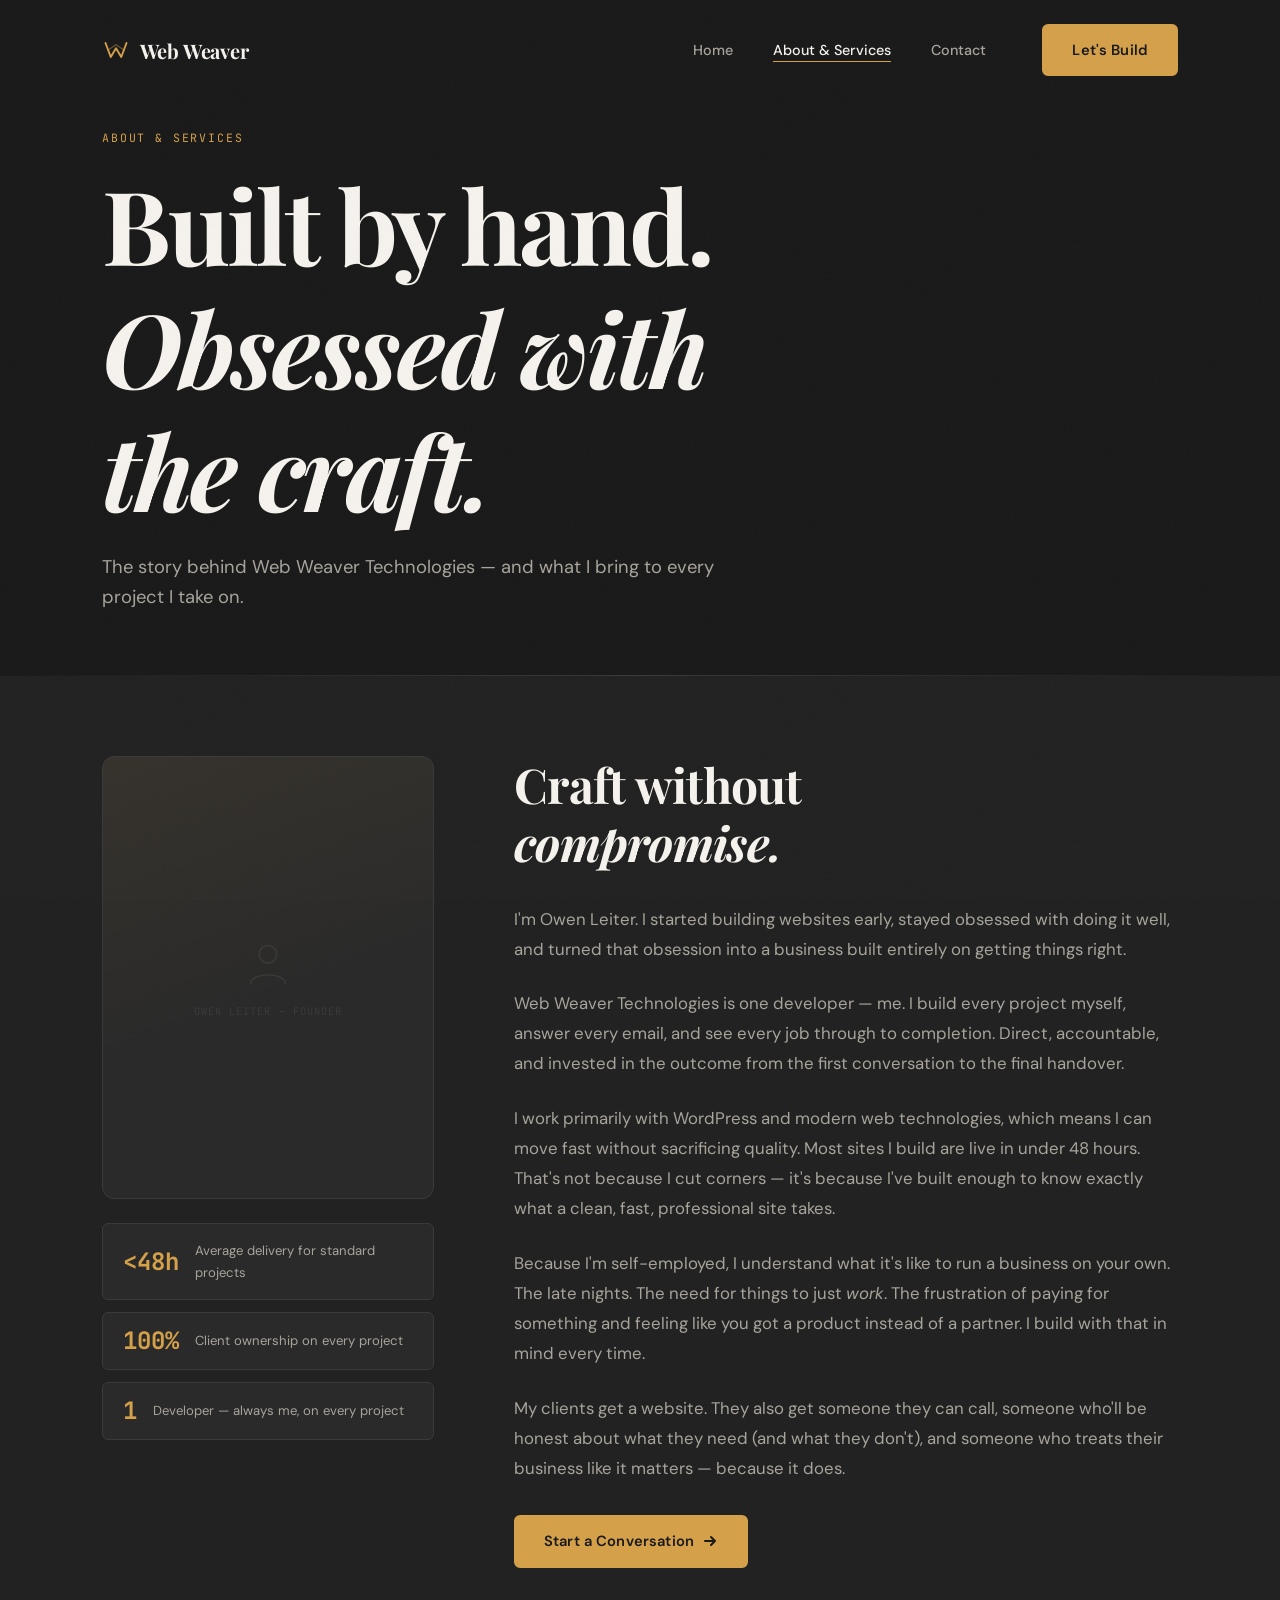
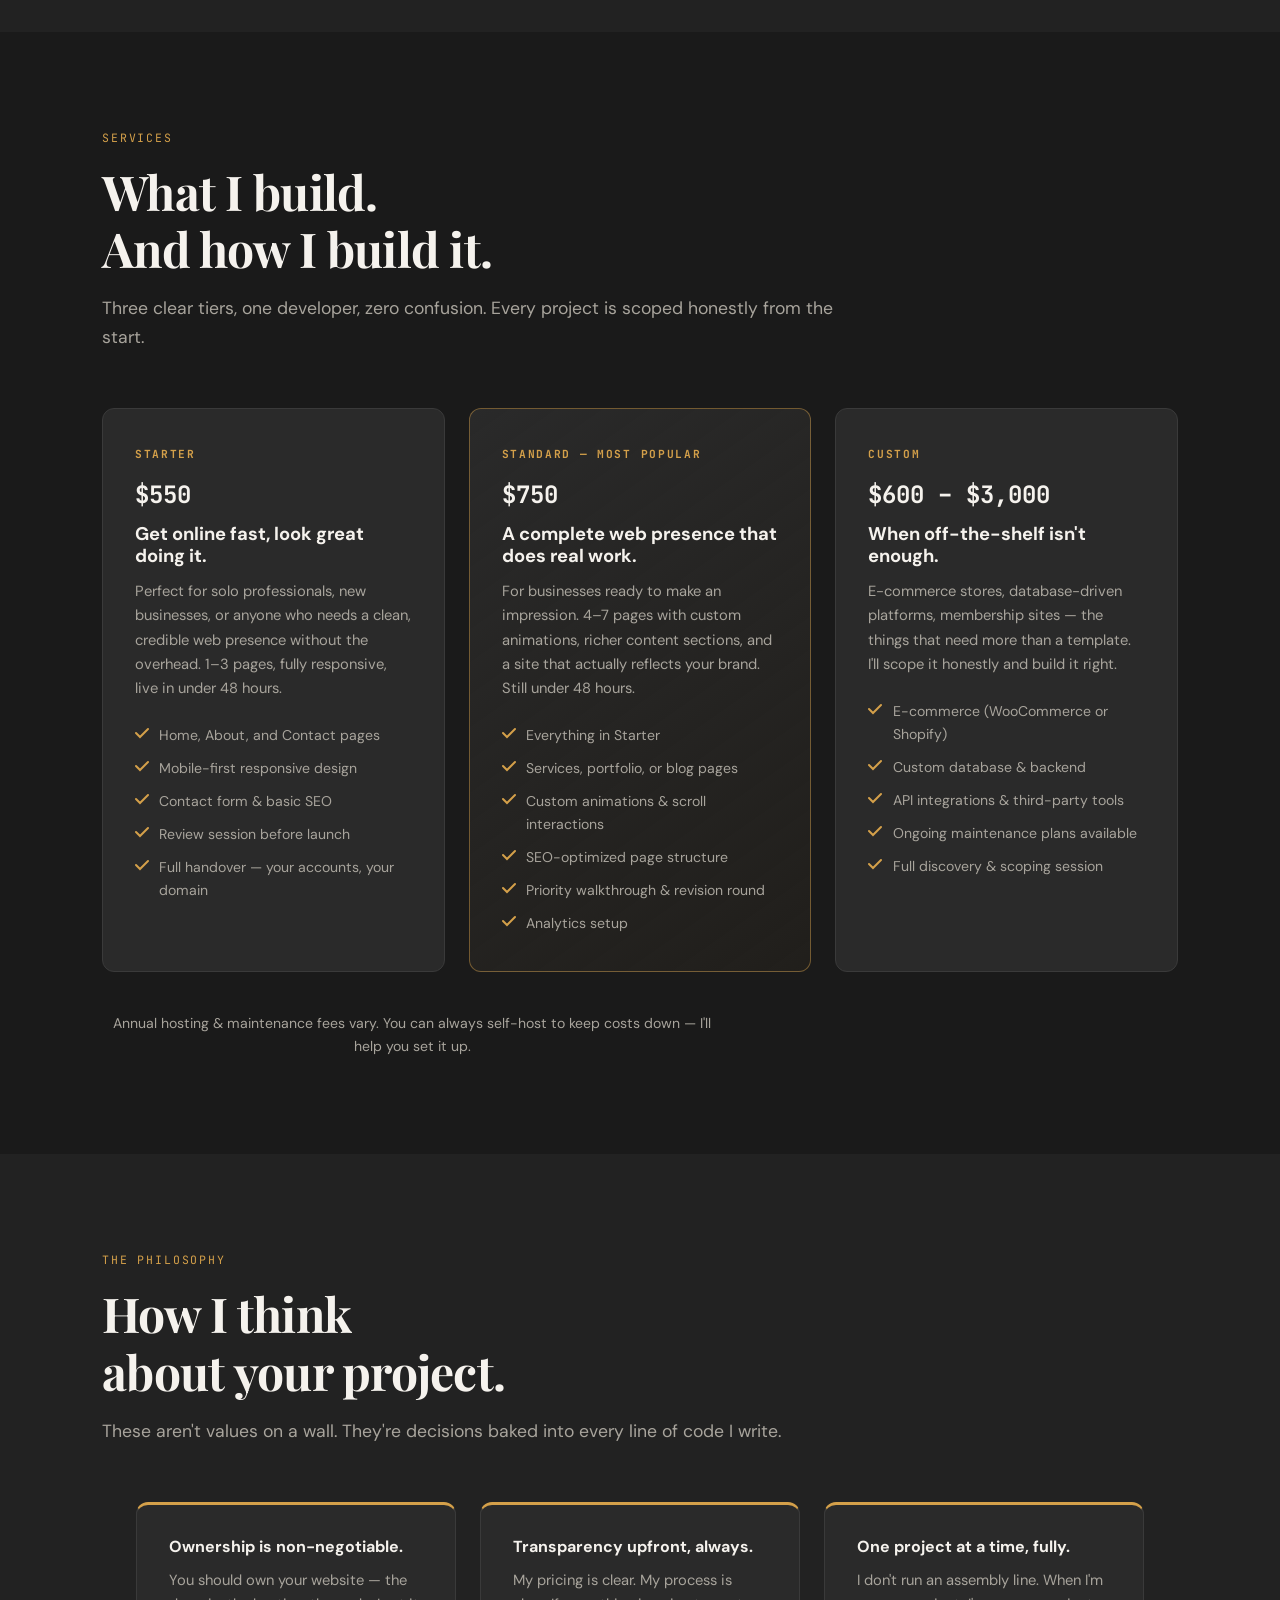
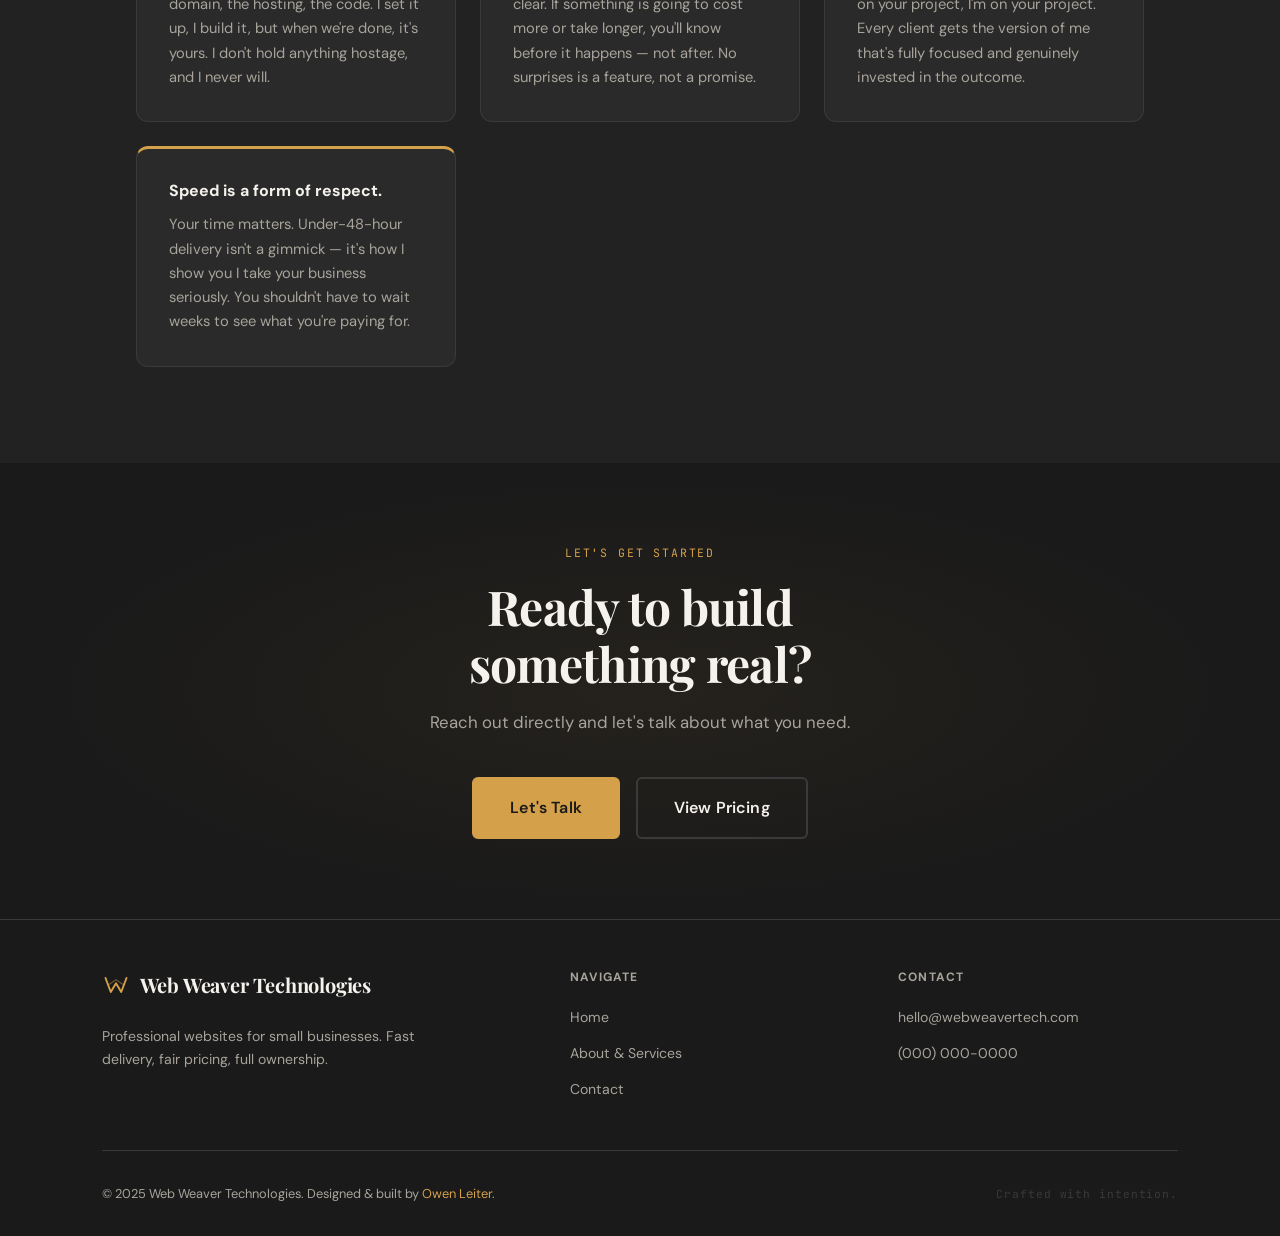
==== commit 86ce0232: "Increase hero size, replace cheesy headings with luxury copy" ====
--- a/about.html
+++ b/about.html
@@ -88,7 +88,7 @@
 
         <!-- RIGHT: Text -->
         <div class="story__text">
-          <h2 id="story-heading">Built from curiosity.<br><em>Refined through obsession.</em></h2>
+          <h2 id="story-heading">Craft without<br><em>compromise.</em></h2>
 
           <p>
             I'm Owen Leiter. I started building websites early, stayed obsessed with doing it well,
--- a/css/style.css
+++ b/css/style.css
@@ -78,7 +78,7 @@
   color: var(--text-primary);
 }
 
-h1 { font-size: clamp(2.6rem, 5.5vw, 4.2rem); letter-spacing: -0.02em; }
+h1 { font-size: clamp(3.6rem, 8vw, 7rem); letter-spacing: -0.03em; }
 h2 { font-size: clamp(2rem, 4vw, 3rem); letter-spacing: -0.015em; }
 h3 { font-size: clamp(1.2rem, 2vw, 1.5rem); font-weight: 600; }
 h4 { font-size: 1.1rem; font-family: var(--font-body); font-weight: 600; }
